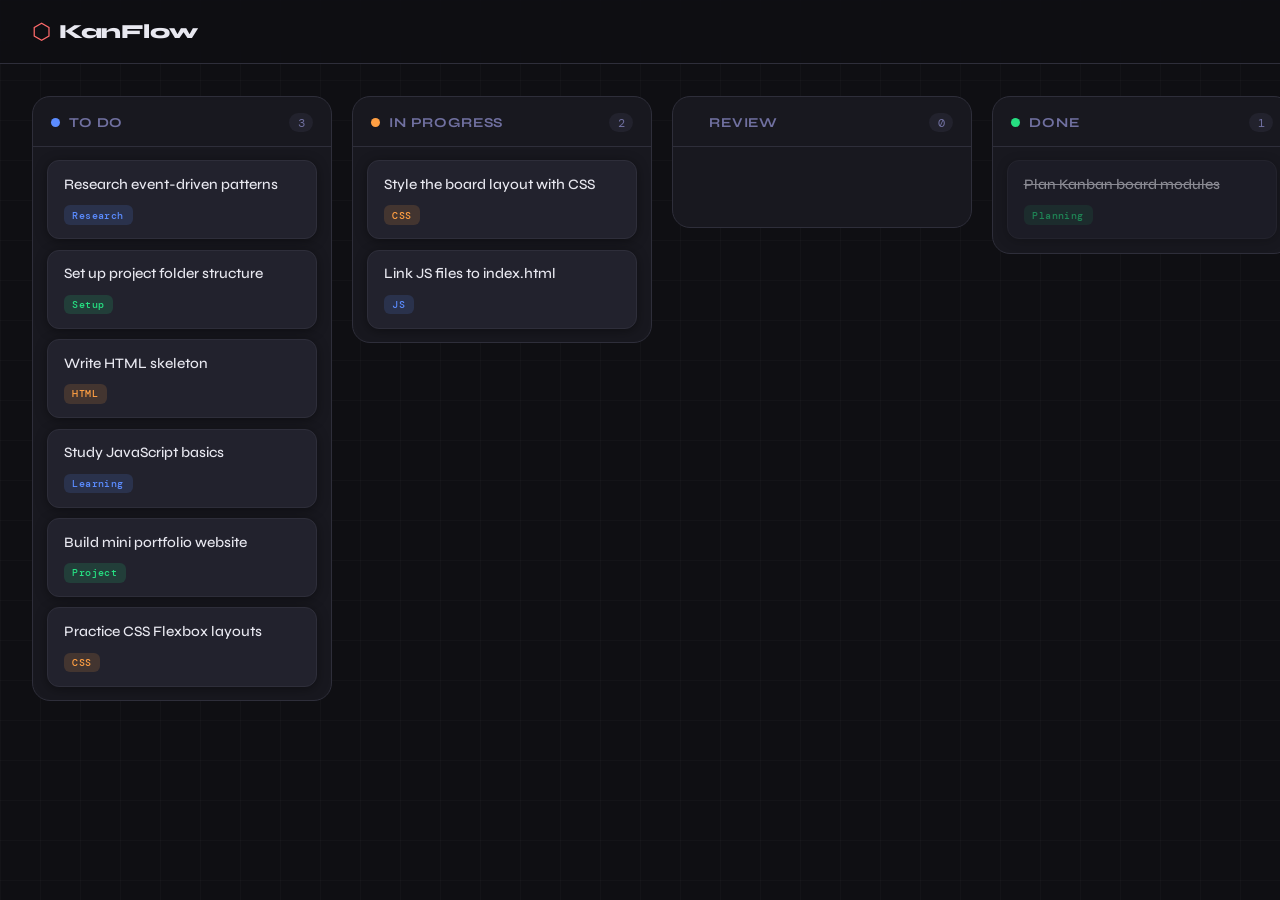
==== module-1/index.html @ db54d028 "feat(module-1): complete HTML structure tasks" ====
<!DOCTYPE html>
<html lang="en">
<head>
  <meta charset="UTF-8" />
  <meta name="viewport" content="width=device-width, initial-scale=1.0"/>
  <title>KanFlow Board</title>
  <link rel="preconnect" href="https://fonts.googleapis.com">
  <link href="https://fonts.googleapis.com/css2?family=Syne:wght@400;600;700;800&family=DM+Mono:wght@400;500&display=swap" rel="stylesheet">
  <link rel="stylesheet" href="style.css" />
</head>
<body>

  <!-- ===========================
       HEADER
  ============================ -->
  <header class="app-header">
    <div class="header-inner">
      <div class="logo">
        <span class="logo-icon">⬡</span>
        <h1>KanFlow</h1>
      </div>
    </div>
  </header>

  <!-- ===========================
       BOARD
       Contains all columns
  ============================ -->
  <main class="board" id="board">

    <!-- COLUMN: To Do -->
    <section class="column" data-column="todo">
      <div class="column-header">
        <span class="column-dot dot-todo"></span>
        <h2 class="column-title">To Do</h2>
        <span class="column-count">3</span>
      </div>
      <div class="card-list" id="col-todo">

        <article class="card">
          <p class="card-title">Research event-driven patterns</p>
          <div class="card-footer">
            <span class="card-tag tag-blue">Research</span>
          </div>
        </article>

        <article class="card">
          <p class="card-title">Set up project folder structure</p>
          <div class="card-footer">
            <span class="card-tag tag-green">Setup</span>
          </div>
        </article>

        <article class="card">
          <p class="card-title">Write HTML skeleton</p>
          <div class="card-footer">
            <span class="card-tag tag-yellow">HTML</span>
          </div>
        </article>


        <!-- NEW CARDS -->
        <article class="card">
          <p class="card-title">Study JavaScript basics</p>
          <div class="card-footer">
            <span class="card-tag tag-blue">Learning</span>
          </div>
        </article>

        <article class="card">
          <p class="card-title">Build mini portfolio website</p>
          <div class="card-footer">
            <span class="card-tag tag-green">Project</span>
          </div>
        </article>

        <article class="card">
          <p class="card-title">Practice CSS Flexbox layouts</p>
          <div class="card-footer">
            <span class="card-tag tag-yellow">CSS</span>
          </div>
        </article>

      </div>
    </section>

    <!-- COLUMN: In Progress -->
    <section class="column" data-column="inprogress">
      <div class="column-header">
        <span class="column-dot dot-inprogress"></span>
        <h2 class="column-title">In Progress</h2>
        <span class="column-count">2</span>
      </div>
      <div class="card-list" id="col-inprogress">

        <article class="card">
          <p class="card-title">Style the board layout with CSS</p>
          <div class="card-footer">
            <span class="card-tag tag-yellow">CSS</span>
          </div>
        </article>

        <article class="card">
          <p class="card-title">Link JS files to index.html</p>
          <div class="card-footer">
            <span class="card-tag tag-blue">JS</span>
          </div>
        </article>

      </div>
    </section>

    <!-- REVIEW (NEW) -->
    <section class="column" data-column="review">
      <div class="column-header">
        <span class="column-dot dot-review"></span>
        <h2 class="column-title">Review</h2>
        <span class="column-count">0</span>
      </div>
      <div class="card-list" id="col-review"></div>
    </section>

    <!-- COLUMN: Done -->
    <section class="column" data-column="done">
      <div class="column-header">
        <span class="column-dot dot-done"></span>
        <h2 class="column-title">Done</h2>
        <span class="column-count">1</span>
      </div>
      <div class="card-list" id="col-done">

        <article class="card card-done">
          <p class="card-title">Plan Kanban board modules</p>
          <div class="card-footer">
            <span class="card-tag tag-green">Planning</span>
          </div>
        </article>

      </div>
    </section>

  </main>

  <script src="js/main.js"></script>
</body>
</html>
---- module-1/style.css ----
/* =============================================
   KANFLOW — MODULE 1 STARTER CSS
   ============================================= */

:root {
  --bg:             #0f0f13;
  --surface:        #18181f;
  --surface-2:      #22222d;
  --border:         #2e2e3a;
  --text:           #e8e8f0;
  --text-muted:     #7070a0;
  --accent:         #ff6b6b;   /* ← Try changing this color! */
  --col-todo:       #5b8cff;
  --col-inprogress: #ff9f43;
  --col-done:       #26de81;
  --tag-blue:       rgba(91,140,255,0.15);
  --tag-green:      rgba(38,222,129,0.15);
  --tag-yellow:     rgba(255,159,67,0.15);
  --font-display:   'Syne', sans-serif;
  --font-mono:      'DM Mono', monospace;
  --radius-md:      12px;
  --radius-lg:      18px;
}

*, *::before, *::after { box-sizing: border-box; margin: 0; padding: 0; }

body {
  background-color: var(--bg);
  color: var(--text);
  font-family: var(--font-display);
  min-height: 100vh;
  display: flex;
  flex-direction: column;
  background-image:
    linear-gradient(rgba(255,255,255,0.02) 1px, transparent 1px),
    linear-gradient(90deg, rgba(255,255,255,0.02) 1px, transparent 1px);
  background-size: 40px 40px;
}

/* HEADER */
.app-header {
  border-bottom: 1px solid var(--border);
  padding: 0 2rem;
  height: 64px;
  display: flex;
  align-items: center;
  background: rgba(15,15,19,0.85);
  backdrop-filter: blur(12px);
  position: sticky;
  top: 0;
  z-index: 100;
}
.header-inner { width: 100%; display: flex; align-items: center; }
.logo         { display: flex; align-items: center; gap: 0.5rem; }
.logo-icon    { font-size: 1.4rem; color: var(--accent); }
.logo h1      { font-size: 1.25rem; font-weight: 800; letter-spacing: -0.02em; }

/* BOARD — Flexbox places columns side by side */
.board {
  display: flex;
  flex-direction: row;
  gap: 1.25rem;
  padding: 2rem;
  flex: 1;
  align-items: flex-start;
  overflow-x: auto;
}

/* COLUMN */
.column {
  background: var(--surface);
  border: 1px solid var(--border);
  border-radius: var(--radius-lg);
  min-width: 300px;
  flex: 1;
  max-width: 360px;
  display: flex;
  flex-direction: column;
  overflow: hidden;
}
.column-header {
  display: flex;
  align-items: center;
  gap: 0.6rem;
  padding: 1rem 1.1rem 0.85rem;
  border-bottom: 1px solid var(--border);
}
.column-dot     { width: 9px; height: 9px; border-radius: 50%; flex-shrink: 0; }
.dot-todo       { background: var(--col-todo); }
.dot-inprogress { background: var(--col-inprogress); }
.dot-done       { background: var(--col-done); }
.column-title {
  font-size: 0.85rem; font-weight: 700;
  letter-spacing: 0.06em; text-transform: uppercase;
  color: var(--text-muted); flex: 1;
}
.column-count {
  font-family: var(--font-mono); font-size: 0.75rem;
  color: var(--text-muted); background: var(--surface-2);
  border-radius: 999px; padding: 0.1rem 0.55rem;
}

/* CARD LIST */
.card-list {
  padding: 0.85rem;
  display: flex;
  flex-direction: column;
  gap: 0.65rem;
  min-height: 80px;
}

/* CARD */
.card {
  background: var(--surface-2);
  border: 1px solid var(--border);
  border-radius: var(--radius-md);
  padding: 0.85rem 1rem;
  cursor: grab;
  display: flex;
  flex-direction: column;
  gap: 0.6rem;
  box-shadow: 0 2px 12px rgba(0,0,0,0.4);
  transition: transform 0.15s ease, box-shadow 0.15s ease;
}
.card:hover    { transform: translateY(-2px); box-shadow: 0 6px 20px rgba(0,0,0,0.5); }
.card-done     { opacity: 0.55; }
.card-done .card-title { text-decoration: line-through; }
.card-title    { font-size: 0.9rem; font-weight: 500; line-height: 1.45; }
.card-footer   { display: flex; align-items: center; gap: 0.4rem; }

/* TAGS */
.card-tag {
  font-family: var(--font-mono); font-size: 0.65rem;
  font-weight: 500; padding: 0.2rem 0.55rem;
  border-radius: 6px; letter-spacing: 0.04em;
}
.tag-blue   { background: var(--tag-blue);   color: #5b8cff; }
.tag-green  { background: var(--tag-green);  color: #26de81; }
.tag-yellow { background: var(--tag-yellow); color: #ff9f43; }

/* RESPONSIVE */
@media (max-width: 768px) {
  .board  { flex-direction: column; padding: 1rem; }
  .column { min-width: unset; max-width: unset; width: 100%; }
}
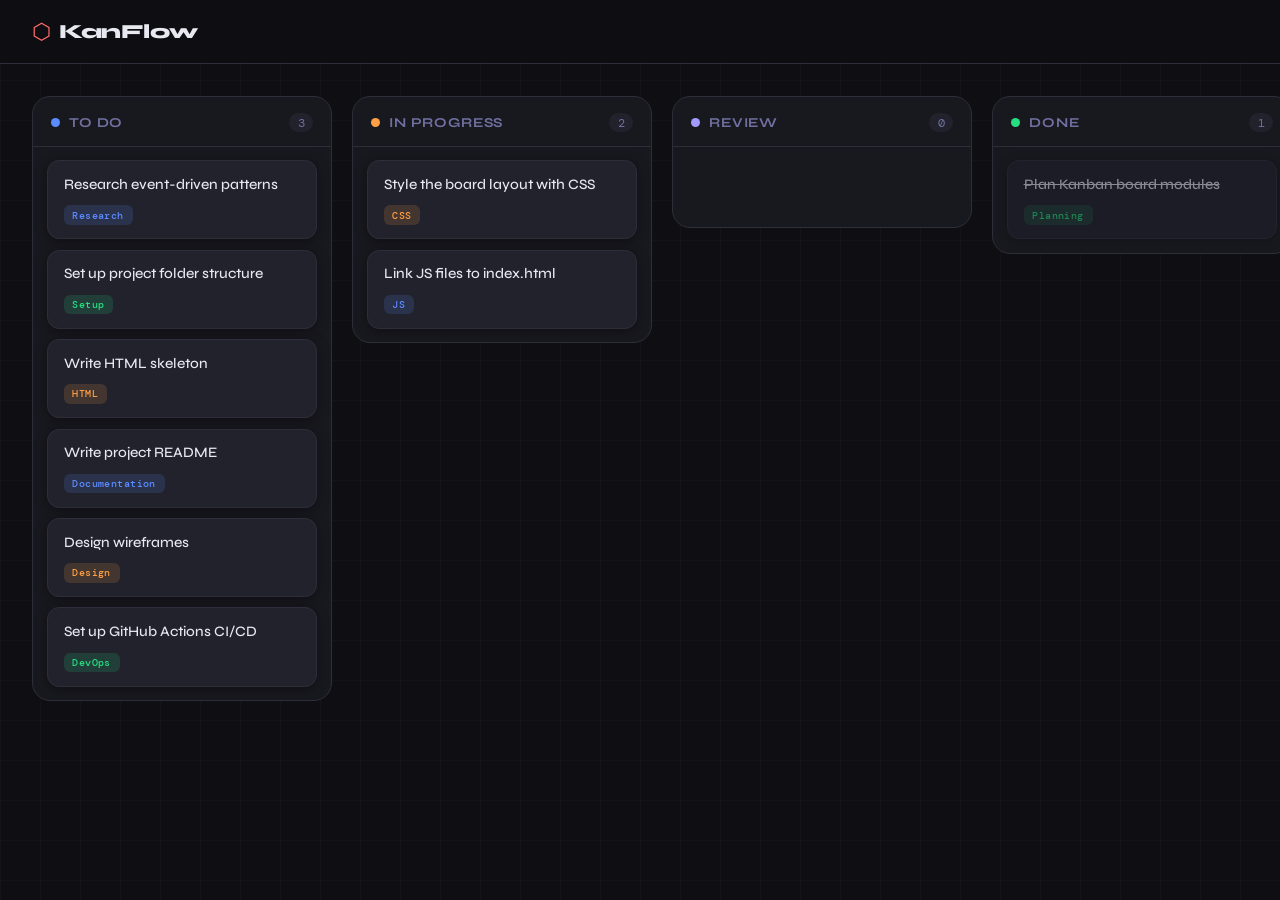
==== commit a4bfbbe3: "feat(module-1): complete HTML structure tasks" ====
--- a/module-1/index.html
+++ b/module-1/index.html
@@ -58,26 +58,24 @@
           </div>
         </article>
 
-
-        <!-- NEW CARDS -->
         <article class="card">
-          <p class="card-title">Study JavaScript basics</p>
+          <p class="card-title">Write project README</p>
           <div class="card-footer">
-            <span class="card-tag tag-blue">Learning</span>
+            <span class="card-tag tag-blue">Documentation</span>
           </div>
         </article>
 
         <article class="card">
-          <p class="card-title">Build mini portfolio website</p>
+          <p class="card-title">Design wireframes</p>
           <div class="card-footer">
-            <span class="card-tag tag-green">Project</span>
+            <span class="card-tag tag-yellow">Design</span>
           </div>
         </article>
 
         <article class="card">
-          <p class="card-title">Practice CSS Flexbox layouts</p>
+          <p class="card-title">Set up GitHub Actions CI/CD</p>
           <div class="card-footer">
-            <span class="card-tag tag-yellow">CSS</span>
+            <span class="card-tag tag-green">DevOps</span>
           </div>
         </article>
 
@@ -110,14 +108,16 @@
       </div>
     </section>
 
-    <!-- REVIEW (NEW) -->
+    <!-- COLUMN: Review -->
     <section class="column" data-column="review">
       <div class="column-header">
         <span class="column-dot dot-review"></span>
         <h2 class="column-title">Review</h2>
         <span class="column-count">0</span>
       </div>
-      <div class="card-list" id="col-review"></div>
+      <div class="card-list" id="col-review">
+        <!-- Add cards here later if needed -->
+      </div>
     </section>
 
     <!-- COLUMN: Done -->
--- a/module-1/style.css
+++ b/module-1/style.css
@@ -89,6 +89,8 @@
 .dot-todo       { background: var(--col-todo); }
 .dot-inprogress { background: var(--col-inprogress); }
 .dot-done       { background: var(--col-done); }
+.dot-review {
+  background: #a29bfe; }
 .column-title {
   font-size: 0.85rem; font-weight: 700;
   letter-spacing: 0.06em; text-transform: uppercase;
